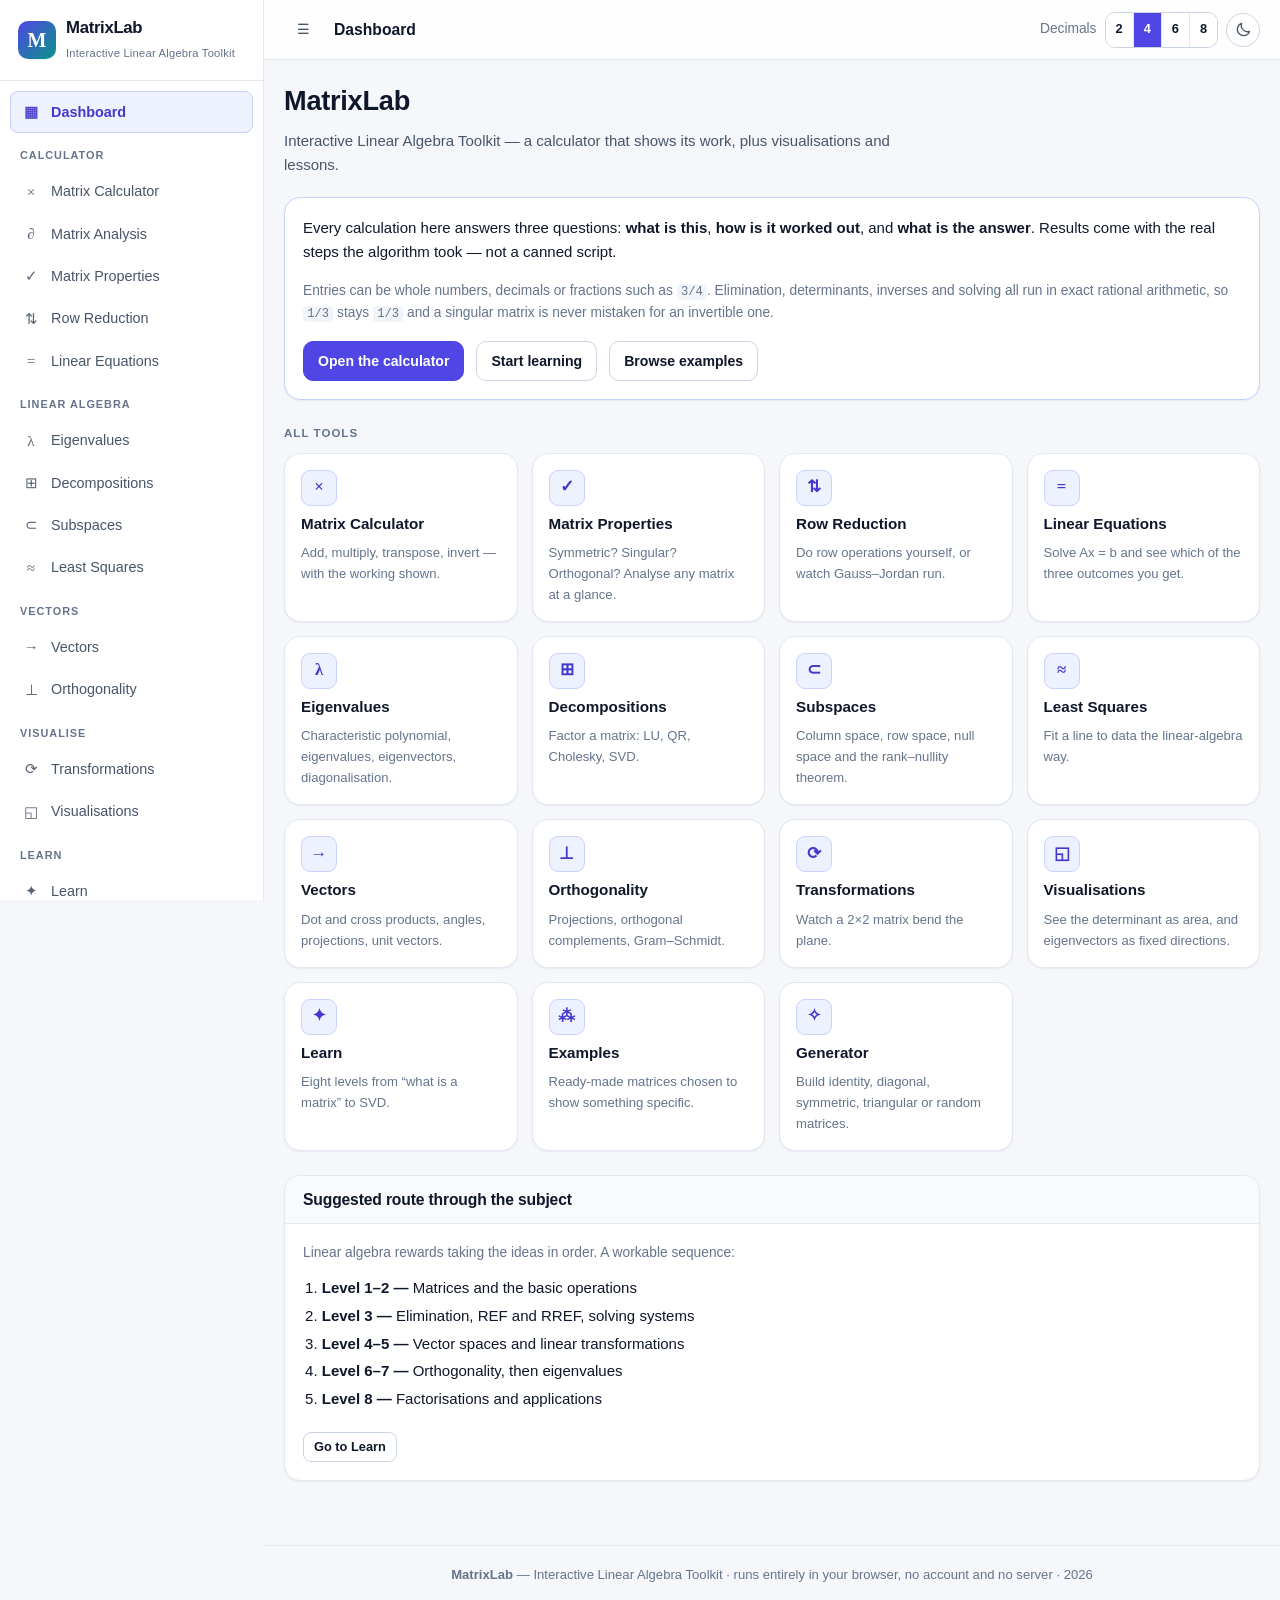
==== index.html @ fa659095 "first commit" ====
<!DOCTYPE html>
<html lang="en">
  <head>
    <meta charset="utf-8" />
    <meta name="viewport" content="width=device-width, initial-scale=1" />
    <title>MatrixLab — Interactive Linear Algebra Toolkit</title>
    <meta
      name="description"
      content="MatrixLab is a free, offline-capable linear algebra toolkit: an exact matrix calculator with step-by-step working, visualisations and lessons from basic operations to SVD."
    />
    <meta name="color-scheme" content="light dark" />
    <meta name="theme-color" content="#4f46e5" />

    <link rel="stylesheet" href="css/themes.css" />
    <link rel="stylesheet" href="css/style.css" />
    <link rel="stylesheet" href="css/components.css" />
    <link rel="stylesheet" href="css/responsive.css" />
    <link rel="icon" href="assets/favicon.svg" type="image/svg+xml" />
  </head>

  <body>
    <!-- Focus is moved by JS rather than by the fragment, because the app uses
         hash-based routing and "#view" would be read as a route. -->
    <a class="skip-link" href="#view" id="skip-link">Skip to main content</a>

    <div class="app">
      <!-- ------------------------------------------------------------ -->
      <!-- Sidebar navigation (built from the view registry in app.js)  -->
      <!-- ------------------------------------------------------------ -->
      <aside class="sidebar" id="sidebar" aria-label="Sections">
        <a class="brand" href="#/dashboard">
          <span class="brand__mark" aria-hidden="true">M</span>
          <span>
            <span class="brand__name">MatrixLab</span><br />
            <span class="brand__tag">Interactive Linear Algebra Toolkit</span>
          </span>
        </a>
        <nav class="nav" id="nav" aria-label="Main navigation"></nav>
      </aside>

      <div class="scrim" id="scrim" role="presentation"></div>

      <!-- ------------------------------------------------------------ -->
      <!-- Main column                                                  -->
      <!-- ------------------------------------------------------------ -->
      <div class="main">
        <header class="topbar">
          <button
            class="btn btn--icon btn--ghost menu-toggle"
            id="menu-toggle"
            type="button"
            aria-label="Show navigation"
            aria-expanded="false"
            aria-controls="sidebar"
          >
            ☰
          </button>
          <span class="topbar__title" id="topbar-title">Dashboard</span>
          <span class="topbar__spacer"></span>
          <div class="topbar__tools" id="topbar-tools"></div>
        </header>

        <main class="view" id="view" tabindex="-1">
          <noscript>
            <h1>MatrixLab</h1>
            <p>
              MatrixLab performs its mathematics in your browser, so JavaScript needs to be enabled. Nothing is sent to
              a server and there is nothing to install.
            </p>
          </noscript>
        </main>

        <footer class="footer">
          <p>
            <strong>MatrixLab</strong> — Interactive Linear Algebra Toolkit ·
            runs entirely in your browser, no account and no server ·
            <span id="footer-year"></span>
          </p>
        </footer>
      </div>
    </div>

    <!-- Screen-reader announcements (view changes, resizes, results). -->
    <div id="live-region" class="sr-only" role="status" aria-live="polite"></div>

    <!-- ============================================================== -->
    <!-- Core: exact arithmetic and the Matrix type                     -->
    <!-- ============================================================== -->
    <script src="js/core/errors.js"></script>
    <script src="js/core/frac.js"></script>
    <script src="js/core/num.js"></script>
    <script src="js/core/complex.js"></script>
    <script src="js/core/matrix.js"></script>
    <script src="js/core/steps.js"></script>
    <script src="js/core/store.js"></script>

    <!-- ============================================================== -->
    <!-- Mathematics (no DOM access anywhere in these files)            -->
    <!-- ============================================================== -->
    <script src="js/math/operations.js"></script>
    <script src="js/math/rowReduction.js"></script>
    <script src="js/math/determinant.js"></script>
    <script src="js/math/inverse.js"></script>
    <script src="js/math/properties.js"></script>
    <script src="js/math/equations.js"></script>
    <script src="js/math/numeric.js"></script>
    <script src="js/math/polynomial.js"></script>
    <script src="js/math/eigen.js"></script>
    <script src="js/math/subspaces.js"></script>
    <script src="js/math/vectors.js"></script>
    <script src="js/math/orthogonality.js"></script>
    <script src="js/math/leastSquares.js"></script>
    <script src="js/math/decompositions.js"></script>

    <!-- ============================================================== -->
    <!-- Content data (lessons and example matrices)                    -->
    <!-- ============================================================== -->
    <script src="js/data/examples.js"></script>
    <script src="js/data/lessons.js"></script>

    <!-- ============================================================== -->
    <!-- UI layer                                                       -->
    <!-- ============================================================== -->
    <script src="js/ui/dom.js"></script>
    <script src="js/ui/render.js"></script>
    <script src="js/ui/components.js"></script>
    <script src="js/ui/matrixInput.js"></script>
    <script src="js/ui/router.js"></script>
    <script src="js/viz/plot.js"></script>

    <!-- ============================================================== -->
    <!-- Views                                                          -->
    <!-- ============================================================== -->
    <script src="js/views/dashboard.js"></script>
    <script src="js/views/calculator.js"></script>
    <script src="js/views/analysis.js"></script>
    <script src="js/views/properties.js"></script>
    <script src="js/views/rowReduction.js"></script>
    <script src="js/views/equations.js"></script>
    <script src="js/views/eigen.js"></script>
    <script src="js/views/subspaces.js"></script>
    <script src="js/views/vectors.js"></script>
    <script src="js/views/orthogonality.js"></script>
    <script src="js/views/leastSquares.js"></script>
    <script src="js/views/decompositions.js"></script>
    <script src="js/views/transformations.js"></script>
    <script src="js/views/visualizations.js"></script>
    <script src="js/views/learn.js"></script>
    <script src="js/views/examples.js"></script>
    <script src="js/views/generator.js"></script>
    <script src="js/views/settings.js"></script>

    <script src="js/app.js"></script>
  </body>
</html>
---- css/themes.css ----
/* ==========================================================================
   MatrixLab — design tokens and theming
   --------------------------------------------------------------------------
   Light is the base palette. Dark is applied in two places so both the
   explicit toggle and the "System" setting work:
     :root[data-theme="dark"]                     → user chose Dark
     @media (prefers-color-scheme: dark) :root:not([data-theme="light"])
                                                  → user chose System, OS dark
   ========================================================================== */

:root {
  /* ---- brand ---- */
  --brand-50: #eef2ff;
  --brand-100: #e0e7ff;
  --brand-200: #c7d2fe;
  --brand-300: #a5b4fc;
  --brand-400: #818cf8;
  --brand-500: #6366f1;
  --brand-600: #4f46e5;
  --brand-700: #4338ca;
  --brand-800: #3730a3;

  --accent-500: #0d9488;
  --accent-600: #0f766e;

  /**
   * Text drawn on top of a brand-coloured fill. In dark mode --brand-600 becomes
   * a light indigo, so the text on it has to flip to dark. Keeping that decision
   * in one token avoids repeating theme overrides on every button variant.
   */
  --on-brand: #ffffff;

  /* ---- semantic colour ---- */
  --ok-bg: #ecfdf5;
  --ok-fg: #047857;
  --ok-border: #a7f3d0;
  --warn-bg: #fffbeb;
  --warn-fg: #b45309;
  --warn-border: #fde68a;
  --err-bg: #fef2f2;
  --err-fg: #b91c1c;
  --err-border: #fecaca;
  --info-bg: #eff6ff;
  --info-fg: #1d4ed8;
  --info-border: #bfdbfe;

  /* ---- surfaces ---- */
  --bg: #f6f7fb;
  --bg-elevated: #ffffff;
  --surface: #ffffff;
  --surface-2: #f8fafc;
  --surface-3: #f1f5f9;
  --sidebar-bg: #ffffff;
  --topbar-bg: rgba(255, 255, 255, 0.85);
  --overlay: rgba(15, 23, 42, 0.45);

  /* ---- text ---- */
  --text: #0f172a;
  --text-soft: #475569;
  --text-muted: #64748b;
  --text-inverse: #ffffff;

  /* ---- lines ---- */
  --border: #e2e8f0;
  --border-strong: #cbd5e1;
  --grid-line: #e9edf5;

  /* ---- interaction ---- */
  --focus-ring: 0 0 0 3px rgba(99, 102, 241, 0.45);
  --shadow-sm: 0 1px 2px rgba(15, 23, 42, 0.06);
  --shadow: 0 1px 3px rgba(15, 23, 42, 0.08), 0 6px 16px -6px rgba(15, 23, 42, 0.12);
  --shadow-lg: 0 12px 32px -8px rgba(15, 23, 42, 0.22);

  /* ---- visualisation (canvas colours read from CSS so themes stay in sync) ---- */
  --viz-bg: #ffffff;
  --viz-grid: #e6eaf2;
  --viz-grid-strong: #cfd6e4;
  --viz-axis: #94a3b8;
  --viz-shape: rgba(99, 102, 241, 0.18);
  --viz-shape-line: #4f46e5;
  --viz-original: #94a3b8;
  --viz-v1: #4f46e5;
  --viz-v2: #0d9488;
  --viz-eigen1: #db2777;
  --viz-eigen2: #ea580c;
  --viz-point: #1e293b;

  /* ---- typography ---- */
  --font-ui: -apple-system, BlinkMacSystemFont, 'Segoe UI', Roboto, 'Helvetica Neue', Arial, sans-serif;
  --font-math: 'Cambria Math', Cambria, 'Latin Modern Math', 'Times New Roman', Georgia, serif;
  --font-mono: ui-monospace, SFMono-Regular, 'SF Mono', Menlo, Consolas, 'Liberation Mono', monospace;

  /* ---- metrics ---- */
  --radius-sm: 6px;
  --radius: 10px;
  --radius-lg: 16px;
  --sidebar-w: 264px;
  --topbar-h: 60px;
  --space: 16px;
}

:root[data-theme='dark'] {
  --brand-50: #1e1b4b;
  --brand-100: #262262;
  --brand-200: #312e81;
  --brand-300: #4338ca;
  --brand-400: #6366f1;
  --brand-500: #818cf8;
  --brand-600: #a5b4fc;
  --brand-700: #c7d2fe;
  --brand-800: #e0e7ff;

  --accent-500: #2dd4bf;
  --accent-600: #5eead4;

  --on-brand: #0b1020;

  --ok-bg: #052e26;
  --ok-fg: #6ee7b7;
  --ok-border: #115e52;
  --warn-bg: #3a2c07;
  --warn-fg: #fcd34d;
  --warn-border: #78500a;
  --err-bg: #3f1212;
  --err-fg: #fca5a5;
  --err-border: #7f1d1d;
  --info-bg: #10233f;
  --info-fg: #93c5fd;
  --info-border: #1e40af;

  --bg: #0b1020;
  --bg-elevated: #121a2e;
  --surface: #121a2e;
  --surface-2: #172038;
  --surface-3: #1e2942;
  --sidebar-bg: #0e1424;
  --topbar-bg: rgba(11, 16, 32, 0.85);
  --overlay: rgba(2, 6, 23, 0.65);

  --text: #e8ecf7;
  --text-soft: #b6c0d6;
  --text-muted: #8e9ab5;
  --text-inverse: #0b1020;

  --border: #253150;
  --border-strong: #34426a;
  --grid-line: #1f2a45;

  --focus-ring: 0 0 0 3px rgba(129, 140, 248, 0.5);
  --shadow-sm: 0 1px 2px rgba(0, 0, 0, 0.4);
  --shadow: 0 1px 3px rgba(0, 0, 0, 0.5), 0 8px 20px -8px rgba(0, 0, 0, 0.6);
  --shadow-lg: 0 16px 40px -10px rgba(0, 0, 0, 0.7);

  --viz-bg: #0e1424;
  --viz-grid: #1e2a45;
  --viz-grid-strong: #2b3a5e;
  --viz-axis: #64748b;
  --viz-shape: rgba(129, 140, 248, 0.22);
  --viz-shape-line: #a5b4fc;
  --viz-original: #64748b;
  --viz-v1: #818cf8;
  --viz-v2: #2dd4bf;
  --viz-eigen1: #f472b6;
  --viz-eigen2: #fb923c;
  --viz-point: #e2e8f0;
}

@media (prefers-color-scheme: dark) {
  :root:not([data-theme='light']) {
    --brand-50: #1e1b4b;
    --brand-100: #262262;
    --brand-200: #312e81;
    --brand-300: #4338ca;
    --brand-400: #6366f1;
    --brand-500: #818cf8;
    --brand-600: #a5b4fc;
    --brand-700: #c7d2fe;
    --brand-800: #e0e7ff;

    --accent-500: #2dd4bf;
    --accent-600: #5eead4;

    --on-brand: #0b1020;

    --ok-bg: #052e26;
    --ok-fg: #6ee7b7;
    --ok-border: #115e52;
    --warn-bg: #3a2c07;
    --warn-fg: #fcd34d;
    --warn-border: #78500a;
    --err-bg: #3f1212;
    --err-fg: #fca5a5;
    --err-border: #7f1d1d;
    --info-bg: #10233f;
    --info-fg: #93c5fd;
    --info-border: #1e40af;

    --bg: #0b1020;
    --bg-elevated: #121a2e;
    --surface: #121a2e;
    --surface-2: #172038;
    --surface-3: #1e2942;
    --sidebar-bg: #0e1424;
    --topbar-bg: rgba(11, 16, 32, 0.85);
    --overlay: rgba(2, 6, 23, 0.65);

    --text: #e8ecf7;
    --text-soft: #b6c0d6;
    --text-muted: #8e9ab5;
    --text-inverse: #0b1020;

    --border: #253150;
    --border-strong: #34426a;
    --grid-line: #1f2a45;

    --focus-ring: 0 0 0 3px rgba(129, 140, 248, 0.5);
    --shadow-sm: 0 1px 2px rgba(0, 0, 0, 0.4);
    --shadow: 0 1px 3px rgba(0, 0, 0, 0.5), 0 8px 20px -8px rgba(0, 0, 0, 0.6);
    --shadow-lg: 0 16px 40px -10px rgba(0, 0, 0, 0.7);

    --viz-bg: #0e1424;
    --viz-grid: #1e2a45;
    --viz-grid-strong: #2b3a5e;
    --viz-axis: #64748b;
    --viz-shape: rgba(129, 140, 248, 0.22);
    --viz-shape-line: #a5b4fc;
    --viz-original: #64748b;
    --viz-v1: #818cf8;
    --viz-v2: #2dd4bf;
    --viz-eigen1: #f472b6;
    --viz-eigen2: #fb923c;
    --viz-point: #e2e8f0;
  }
}
---- css/style.css ----
/* ==========================================================================
   MatrixLab — base styles, layout, typography
   ========================================================================== */

*,
*::before,
*::after {
  box-sizing: border-box;
}

html {
  -webkit-text-size-adjust: 100%;
}

body {
  margin: 0;
  background: var(--bg);
  color: var(--text);
  font-family: var(--font-ui);
  font-size: 15px;
  line-height: 1.6;
  -webkit-font-smoothing: antialiased;
}

h1, h2, h3, h4 {
  margin: 0 0 0.4em;
  line-height: 1.25;
  font-weight: 650;
  letter-spacing: -0.01em;
}

h1 { font-size: 1.7rem; }
h2 { font-size: 1.25rem; }
h3 { font-size: 1.02rem; }
h4 { font-size: 0.92rem; }

p { margin: 0 0 0.85em; }
p:last-child { margin-bottom: 0; }

a {
  color: var(--brand-600);
  text-decoration: none;
}
a:hover { text-decoration: underline; }

ul, ol { margin: 0 0 0.85em; padding-left: 1.25em; }
li { margin-bottom: 0.25em; }

code, kbd {
  font-family: var(--font-mono);
  font-size: 0.88em;
  background: var(--surface-3);
  border-radius: 4px;
  padding: 0.1em 0.35em;
}

kbd {
  border: 1px solid var(--border-strong);
  box-shadow: 0 1px 0 var(--border-strong);
}

hr {
  border: 0;
  border-top: 1px solid var(--border);
  margin: 1.25rem 0;
}

/* Anything mathematical gets the math face + tabular figures. */
.math,
.matrix,
.value {
  font-family: var(--font-math);
  font-variant-numeric: tabular-nums;
}

.var { font-family: var(--font-math); font-style: italic; }

.muted { color: var(--text-muted); }
.soft { color: var(--text-soft); }
.small { font-size: 0.86rem; }
.tiny { font-size: 0.78rem; }
.strong { font-weight: 650; }
.nowrap { white-space: nowrap; }
.center { text-align: center; }
.mono { font-family: var(--font-mono); }

/* Screen-reader-only text (used for matrix descriptions and live regions). */
.sr-only {
  position: absolute;
  width: 1px;
  height: 1px;
  padding: 0;
  margin: -1px;
  overflow: hidden;
  clip: rect(0 0 0 0);
  white-space: nowrap;
  border: 0;
}

/* Keyboard users must always be able to see where they are. */
:focus-visible {
  outline: 2px solid var(--brand-500);
  outline-offset: 2px;
  border-radius: 4px;
}

.skip-link {
  position: absolute;
  left: 8px;
  top: -48px;
  z-index: 100;
  padding: 10px 16px;
  background: var(--brand-600);
  color: #fff;
  border-radius: var(--radius);
  transition: top 0.15s ease;
}
.skip-link:focus {
  top: 8px;
  text-decoration: none;
}

/* ==========================================================================
   App shell
   ========================================================================== */

.app {
  display: grid;
  grid-template-columns: var(--sidebar-w) minmax(0, 1fr);
  min-height: 100vh;
}

/* ---- sidebar ---- */

.sidebar {
  grid-column: 1;
  background: var(--sidebar-bg);
  border-right: 1px solid var(--border);
  display: flex;
  flex-direction: column;
  position: sticky;
  top: 0;
  height: 100vh;
  overflow-y: auto;
  overscroll-behavior: contain;
  z-index: 40;
}

.brand {
  display: flex;
  align-items: center;
  gap: 10px;
  padding: 16px 18px;
  border-bottom: 1px solid var(--border);
  text-decoration: none;
  color: inherit;
  position: sticky;
  top: 0;
  background: var(--sidebar-bg);
  z-index: 2;
}
.brand:hover { text-decoration: none; }

.brand__mark {
  width: 38px;
  height: 38px;
  flex: 0 0 38px;
  border-radius: 10px;
  background: linear-gradient(135deg, var(--brand-600), var(--accent-500));
  color: #fff;
  display: grid;
  place-items: center;
  font-family: var(--font-math);
  font-size: 20px;
  font-weight: 700;
  box-shadow: var(--shadow-sm);
}

.brand__name {
  font-weight: 700;
  font-size: 1.05rem;
  letter-spacing: -0.02em;
  line-height: 1.1;
}

.brand__tag {
  font-size: 0.7rem;
  color: var(--text-muted);
  letter-spacing: 0.02em;
}

.nav {
  padding: 10px 10px 24px;
  flex: 1;
}

.nav__group-label {
  padding: 14px 10px 6px;
  font-size: 0.68rem;
  font-weight: 700;
  letter-spacing: 0.09em;
  text-transform: uppercase;
  color: var(--text-muted);
}

.nav__link {
  display: flex;
  align-items: center;
  gap: 10px;
  padding: 8px 10px;
  border-radius: 8px;
  color: var(--text-soft);
  font-size: 0.9rem;
  font-weight: 500;
  text-decoration: none;
  border: 1px solid transparent;
}

.nav__link:hover {
  background: var(--surface-3);
  color: var(--text);
  text-decoration: none;
}

.nav__link[aria-current='page'] {
  background: var(--brand-50);
  color: var(--brand-700);
  border-color: var(--brand-200);
  font-weight: 620;
}

.nav__icon {
  width: 20px;
  text-align: center;
  font-family: var(--font-math);
  font-size: 0.95rem;
  opacity: 0.9;
}

/* ---- main column ---- */

.main {
  grid-column: 2;
  min-width: 0;
  display: flex;
  flex-direction: column;
}

.topbar {
  position: sticky;
  top: 0;
  z-index: 30;
  height: var(--topbar-h);
  display: flex;
  align-items: center;
  gap: 12px;
  padding: 0 20px;
  background: var(--topbar-bg);
  backdrop-filter: blur(10px);
  border-bottom: 1px solid var(--border);
}

.topbar__title {
  font-weight: 650;
  font-size: 0.98rem;
  white-space: nowrap;
  overflow: hidden;
  text-overflow: ellipsis;
}

.topbar__spacer { flex: 1; }

.topbar__tools {
  display: flex;
  align-items: center;
  gap: 8px;
}

.menu-toggle { display: none; }

.view {
  padding: 24px 20px 64px;
  width: 100%;
  max-width: 1180px;
  margin: 0 auto;
  flex: 1;
}

.view__head {
  margin-bottom: 20px;
}

.view__head h1 {
  display: flex;
  align-items: baseline;
  gap: 10px;
  flex-wrap: wrap;
}

.view__lead {
  color: var(--text-soft);
  max-width: 74ch;
  margin-bottom: 0;
}

/* ---- generic layout helpers ---- */

.stack > * + * { margin-top: 16px; }
.stack-sm > * + * { margin-top: 8px; }
.stack-lg > * + * { margin-top: 24px; }

.row {
  display: flex;
  gap: 12px;
  align-items: center;
  flex-wrap: wrap;
}

.row--tight { gap: 8px; }
.row--top { align-items: flex-start; }
.row--between { justify-content: space-between; }

.grid-2,
.grid-3,
.grid-auto {
  display: grid;
  gap: 16px;
}

.grid-2 { grid-template-columns: repeat(2, minmax(0, 1fr)); }
.grid-3 { grid-template-columns: repeat(3, minmax(0, 1fr)); }
.grid-auto { grid-template-columns: repeat(auto-fill, minmax(250px, 1fr)); }

.footer {
  border-top: 1px solid var(--border);
  padding: 18px 20px 28px;
  color: var(--text-muted);
  font-size: 0.82rem;
  text-align: center;
}

/* Off-canvas backdrop, only used on small screens. */
.scrim {
  position: fixed;
  inset: 0;
  background: var(--overlay);
  z-index: 35;
  display: none;
}
.scrim.is-open { display: block; }

@media (prefers-reduced-motion: reduce) {
  * {
    animation-duration: 0.001ms !important;
    transition-duration: 0.001ms !important;
  }
}
---- css/components.css ----
/* ==========================================================================
   MatrixLab — components
   Cards, controls, matrix rendering, matrix input, steps, results, tiles.
   ========================================================================== */

/* --------------------------------------------------------------------------
   Cards
   -------------------------------------------------------------------------- */

.card {
  background: var(--surface);
  border: 1px solid var(--border);
  border-radius: var(--radius-lg);
  box-shadow: var(--shadow-sm);
  overflow: hidden;
}

.card__head {
  display: flex;
  align-items: center;
  gap: 10px;
  padding: 14px 18px;
  border-bottom: 1px solid var(--border);
  background: var(--surface-2);
  flex-wrap: wrap;
}

.card__head h2,
.card__head h3 {
  margin: 0;
  font-size: 0.98rem;
}

.card__head .row { margin-left: auto; }

.card__body { padding: 18px; }
.card__body--tight { padding: 12px; }

.card__foot {
  padding: 12px 18px;
  border-top: 1px solid var(--border);
  background: var(--surface-2);
}

.card--accent { border-color: var(--brand-200); }
.card--flat { box-shadow: none; }

.section-title {
  display: flex;
  align-items: center;
  gap: 8px;
  font-size: 0.72rem;
  font-weight: 700;
  letter-spacing: 0.09em;
  text-transform: uppercase;
  color: var(--text-muted);
  margin-bottom: 10px;
}

/* --------------------------------------------------------------------------
   Buttons
   -------------------------------------------------------------------------- */

.btn {
  display: inline-flex;
  align-items: center;
  justify-content: center;
  gap: 7px;
  padding: 8px 14px;
  min-height: 38px;
  font: inherit;
  font-size: 0.88rem;
  font-weight: 560;
  color: var(--text);
  background: var(--surface);
  border: 1px solid var(--border-strong);
  border-radius: var(--radius);
  cursor: pointer;
  white-space: nowrap;
  transition: background 0.12s ease, border-color 0.12s ease, color 0.12s ease;
}

.btn:hover { background: var(--surface-3); }
.btn:active { transform: translateY(1px); }

.btn:disabled,
.btn[aria-disabled='true'] {
  opacity: 0.55;
  cursor: not-allowed;
}
.btn:disabled:hover { background: var(--surface); }

.btn--primary {
  background: var(--brand-600);
  border-color: var(--brand-600);
  color: var(--on-brand);
}
.btn--primary:hover { background: var(--brand-700); border-color: var(--brand-700); }

.btn--ghost {
  background: transparent;
  border-color: transparent;
  color: var(--text-soft);
}
.btn--ghost:hover { background: var(--surface-3); color: var(--text); }

.btn--sm {
  padding: 4px 10px;
  min-height: 30px;
  font-size: 0.8rem;
  border-radius: 8px;
}

.btn--icon {
  padding: 0;
  width: 38px;
  min-height: 38px;
  flex: 0 0 38px;
}

.btn--block { width: 100%; }

.btn-group {
  display: inline-flex;
  border: 1px solid var(--border-strong);
  border-radius: var(--radius);
  overflow: hidden;
  background: var(--surface);
}

.btn-group .btn {
  border: 0;
  border-radius: 0;
  border-right: 1px solid var(--border);
  min-height: 34px;
}
.btn-group .btn:last-child { border-right: 0; }

.btn-group .btn[aria-pressed='true'],
.btn-group .btn.is-active {
  background: var(--brand-600);
  color: var(--on-brand);
}

/* --------------------------------------------------------------------------
   Theme button

   One round button that flips between light and dark. It shows the theme you
   would get by pressing it; the wording lives in title/aria-label, since an
   icon alone cannot say whether it means "current" or "target".
   -------------------------------------------------------------------------- */

.theme-btn {
  display: inline-grid;
  place-items: center;
  width: 34px;
  height: 34px;
  padding: 0;
  border: 1px solid var(--border-strong);
  border-radius: 999px;
  background: var(--surface);
  color: var(--text-soft);
  cursor: pointer;
  transition: background 140ms ease, color 140ms ease, border-color 140ms ease;
}

.theme-btn:hover {
  background: var(--surface-2);
  border-color: var(--brand-300);
  color: var(--brand-700);
}

.theme-btn:active { transform: translateY(1px); }

.theme-btn:focus-visible {
  outline: none;
  box-shadow: var(--focus-ring);
}

/* The icon is the whole control, so it must never shrink or shift. */
.theme-btn__icon {
  display: block;
  animation: theme-icon-in 220ms cubic-bezier(0.2, 0.8, 0.3, 1);
}

@keyframes theme-icon-in {
  from { opacity: 0; transform: rotate(-35deg) scale(0.7); }
  to { opacity: 1; transform: none; }
}

@media (prefers-reduced-motion: reduce) {
  .theme-btn { transition: none; }
  .theme-btn__icon { animation: none; }
}

/* --------------------------------------------------------------------------
   Form controls
   -------------------------------------------------------------------------- */

.field {
  display: flex;
  flex-direction: column;
  gap: 5px;
  min-width: 0;
}

.field--inline {
  flex-direction: row;
  align-items: center;
  gap: 8px;
}

.label {
  font-size: 0.78rem;
  font-weight: 620;
  color: var(--text-soft);
  letter-spacing: 0.01em;
}

.input,
.select,
textarea.input {
  font: inherit;
  font-size: 0.9rem;
  color: var(--text);
  background: var(--surface);
  border: 1px solid var(--border-strong);
  border-radius: var(--radius);
  padding: 8px 10px;
  min-height: 38px;
  min-width: 0;
  width: 100%;
}

.select {
  cursor: pointer;
  padding-right: 28px;
  appearance: none;
  background-image: linear-gradient(45deg, transparent 50%, var(--text-muted) 50%),
    linear-gradient(135deg, var(--text-muted) 50%, transparent 50%);
  background-position: calc(100% - 15px) 17px, calc(100% - 10px) 17px;
  background-size: 5px 5px, 5px 5px;
  background-repeat: no-repeat;
}

.input:focus,
.select:focus {
  outline: none;
  border-color: var(--brand-500);
  box-shadow: var(--focus-ring);
}

.input--num { max-width: 92px; text-align: center; font-variant-numeric: tabular-nums; }
.input--sm { min-height: 30px; padding: 3px 8px; font-size: 0.84rem; }

textarea.input {
  min-height: 90px;
  font-family: var(--font-mono);
  font-size: 0.84rem;
  line-height: 1.5;
  resize: vertical;
}

.range {
  width: 100%;
  accent-color: var(--brand-600);
}

.checkbox {
  display: inline-flex;
  align-items: center;
  gap: 8px;
  font-size: 0.86rem;
  cursor: pointer;
}
.checkbox input { accent-color: var(--brand-600); width: 16px; height: 16px; }

/* Stepper used for matrix dimensions. */
.stepper {
  display: inline-flex;
  align-items: center;
  border: 1px solid var(--border-strong);
  border-radius: var(--radius);
  overflow: hidden;
  background: var(--surface);
}

.stepper button {
  width: 30px;
  min-height: 32px;
  border: 0;
  background: transparent;
  color: var(--text-soft);
  font-size: 1rem;
  line-height: 1;
  cursor: pointer;
}
.stepper button:hover { background: var(--surface-3); color: var(--text); }
.stepper button:disabled { opacity: 0.4; cursor: not-allowed; }

.stepper output {
  min-width: 30px;
  text-align: center;
  font-variant-numeric: tabular-nums;
  font-weight: 620;
  font-size: 0.9rem;
  border-left: 1px solid var(--border);
  border-right: 1px solid var(--border);
  padding: 0 4px;
  line-height: 32px;
}

/* --------------------------------------------------------------------------
   Matrix display
   -------------------------------------------------------------------------- */

.matrix-figure {
  display: inline-flex;
  flex-direction: column;
  align-items: center;
  gap: 6px;
  margin: 0;
  max-width: 100%;
  vertical-align: middle;
}

.matrix-figure__label {
  font-family: var(--font-math);
  font-size: 0.95rem;
  color: var(--text-soft);
  white-space: nowrap;
}

.matrix-figure__caption {
  font-size: 0.76rem;
  color: var(--text-muted);
  text-align: center;
  max-width: 30ch;
}

.matrix-row {
  display: flex;
  align-items: center;
  gap: 14px;
  flex-wrap: wrap;
}

.matrix-row__op {
  font-family: var(--font-math);
  font-size: 1.3rem;
  color: var(--text-soft);
}

/* The bracket pieces are real elements so they scale with the grid height. */
.matrix {
  display: inline-flex;
  align-items: stretch;
  gap: 2px;
  max-width: 100%;
  background: var(--surface);
  padding: 2px;
  border-radius: 4px;
}

.matrix__br {
  width: 9px;
  flex: 0 0 9px;
  border-top: 2px solid var(--text-soft);
  border-bottom: 2px solid var(--text-soft);
}
.matrix__br--l { border-left: 2px solid var(--text-soft); border-radius: 3px 0 0 3px; }
.matrix__br--r { border-right: 2px solid var(--text-soft); border-radius: 0 3px 3px 0; }

.matrix__grid {
  display: grid;
  gap: 2px 4px;
  padding: 6px 4px;
  overflow-x: auto;
}

.matrix__cell {
  min-width: 2.4em;
  padding: 3px 8px;
  text-align: center;
  font-size: 0.98rem;
  border-radius: 5px;
  display: flex;
  align-items: center;
  justify-content: center;
}

.matrix__cell.is-zero { color: var(--text-muted); }

.matrix__cell.is-pivot {
  background: var(--ok-bg);
  color: var(--ok-fg);
  font-weight: 700;
  outline: 1px solid var(--ok-border);
}

.matrix__cell.is-hl {
  background: var(--brand-50);
  color: var(--brand-700);
  font-weight: 650;
  outline: 1px solid var(--brand-200);
}

.matrix__cell.is-dim { opacity: 0.4; }

.matrix__cell.is-changed {
  background: var(--warn-bg);
  color: var(--warn-fg);
  outline: 1px solid var(--warn-border);
}

/* Vertical rule inside an augmented matrix. */
.matrix--augmented .matrix__cell.is-divider {
  border-left: 2px dashed var(--border-strong);
  margin-left: 4px;
  padding-left: 12px;
  border-radius: 0 5px 5px 0;
}

.matrix--compact .matrix__cell { font-size: 0.86rem; padding: 2px 5px; min-width: 2em; }

/* Stacked fractions inside cells and inline text. */
.frac {
  display: inline-flex;
  align-items: center;
  gap: 2px;
  line-height: 1.05;
}

.frac__sign { margin-right: 1px; }

.frac__stack {
  display: inline-flex;
  flex-direction: column;
  align-items: center;
  font-size: 0.78em;
}

.frac__n { padding: 0 2px; }
.frac__d {
  padding: 0 2px;
  border-top: 1.4px solid currentColor;
  margin-top: 1px;
}

/* --------------------------------------------------------------------------
   Values, formulas, results
   -------------------------------------------------------------------------- */

.value {
  font-size: 1rem;
  font-weight: 600;
}

.value--big {
  font-size: 1.9rem;
  font-weight: 650;
  line-height: 1.2;
}

.formula {
  font-family: var(--font-math);
  font-size: 1rem;
  background: var(--surface-2);
  border: 1px solid var(--border);
  border-left: 3px solid var(--brand-400);
  border-radius: 0 var(--radius) var(--radius) 0;
  padding: 9px 14px;
  overflow-x: auto;
  white-space: nowrap;
}

.formula--block {
  white-space: normal;
  text-align: center;
  border-left-width: 1px;
  border-radius: var(--radius);
}

.result-hero {
  display: flex;
  align-items: center;
  gap: 18px;
  flex-wrap: wrap;
  padding: 16px 18px;
  border-radius: var(--radius-lg);
  background: linear-gradient(135deg, var(--brand-50), var(--surface-2));
  border: 1px solid var(--brand-200);
}

.result-hero__label {
  font-size: 0.72rem;
  font-weight: 700;
  letter-spacing: 0.09em;
  text-transform: uppercase;
  color: var(--brand-700);
}

/* --------------------------------------------------------------------------
   Matrix input engine
   -------------------------------------------------------------------------- */

.minput {
  border: 1px solid var(--border);
  border-radius: var(--radius-lg);
  background: var(--surface);
  overflow: hidden;
}

.minput__head {
  display: flex;
  align-items: center;
  gap: 10px;
  flex-wrap: wrap;
  padding: 10px 12px;
  border-bottom: 1px solid var(--border);
  background: var(--surface-2);
}

.minput__name {
  font-family: var(--font-math);
  font-size: 1.05rem;
  font-weight: 700;
  color: var(--brand-700);
}

.minput__dims {
  font-size: 0.76rem;
  color: var(--text-muted);
  font-variant-numeric: tabular-nums;
}

.minput__sizing {
  display: flex;
  align-items: center;
  gap: 6px;
  margin-left: auto;
  font-size: 0.76rem;
  color: var(--text-muted);
}

.minput__body {
  padding: 14px 12px;
  overflow-x: auto;
}

.minput__brackets {
  display: inline-flex;
  align-items: stretch;
  gap: 3px;
  min-width: min-content;
}

.minput__brackets .matrix__br { border-color: var(--border-strong); }

.minput__grid {
  display: grid;
  gap: 6px;
  padding: 4px;
}

.cell-input {
  font-family: var(--font-math);
  font-variant-numeric: tabular-nums;
  font-size: 0.95rem;
  text-align: center;
  width: 4.2em;
  min-width: 3.4em;
  padding: 6px 4px;
  min-height: 36px;
  color: var(--text);
  background: var(--surface-2);
  border: 1px solid var(--border);
  border-radius: 7px;
}

.cell-input:hover { border-color: var(--border-strong); }

.cell-input:focus {
  outline: none;
  background: var(--surface);
  border-color: var(--brand-500);
  box-shadow: var(--focus-ring);
}

.cell-input.is-invalid {
  border-color: var(--err-fg);
  background: var(--err-bg);
  color: var(--err-fg);
}

.minput__tools {
  display: flex;
  gap: 6px;
  flex-wrap: wrap;
  padding: 10px 12px;
  border-top: 1px solid var(--border);
  background: var(--surface-2);
}

.minput__hint {
  padding: 0 12px 10px;
  font-size: 0.76rem;
  color: var(--text-muted);
  background: var(--surface-2);
}

/* --------------------------------------------------------------------------
   Steps
   -------------------------------------------------------------------------- */

.steps {
  list-style: none;
  margin: 0;
  padding: 0;
  counter-reset: step;
}

.step {
  position: relative;
  padding: 0 0 18px 26px;
  border-left: 2px solid var(--border);
  margin-left: 6px;
}

.step:last-child { border-left-color: transparent; padding-bottom: 0; }

.step::before {
  content: '';
  position: absolute;
  left: -7px;
  top: 5px;
  width: 12px;
  height: 12px;
  border-radius: 50%;
  background: var(--surface);
  border: 2px solid var(--brand-400);
}

.step--result::before { background: var(--brand-600); border-color: var(--brand-600); }
.step--warn::before { border-color: var(--warn-fg); }

.step__head {
  font-weight: 650;
  font-size: 0.9rem;
  margin-bottom: 4px;
  color: var(--text);
}

.step__text {
  font-size: 0.88rem;
  color: var(--text-soft);
  margin-bottom: 8px;
  max-width: 78ch;
}

.step__math {
  font-family: var(--font-math);
  font-size: 0.95rem;
  color: var(--brand-700);
  background: var(--brand-50);
  border-radius: 7px;
  padding: 6px 10px;
  display: inline-block;
  margin-bottom: 8px;
  overflow-x: auto;
  max-width: 100%;
}

.step__list {
  margin: 0 0 8px;
  padding-left: 0;
  list-style: none;
  font-family: var(--font-math);
  font-size: 0.9rem;
}

.step__list li {
  padding: 2px 0;
  color: var(--text-soft);
  overflow-x: auto;
  white-space: nowrap;
}

.step__note {
  font-size: 0.78rem;
  color: var(--text-muted);
  font-style: italic;
}

.step__matrices {
  display: flex;
  gap: 18px;
  flex-wrap: wrap;
  align-items: flex-start;
  margin-bottom: 6px;
}

/* --------------------------------------------------------------------------
   Alerts, badges, chips
   -------------------------------------------------------------------------- */

.alert {
  display: flex;
  gap: 10px;
  align-items: flex-start;
  padding: 11px 14px;
  border-radius: var(--radius);
  border: 1px solid var(--info-border);
  background: var(--info-bg);
  color: var(--info-fg);
  font-size: 0.88rem;
}

.alert__icon { flex: 0 0 auto; font-size: 1rem; line-height: 1.4; }
.alert__body { min-width: 0; }
.alert strong { font-weight: 680; }

.alert--error { border-color: var(--err-border); background: var(--err-bg); color: var(--err-fg); }
.alert--warn { border-color: var(--warn-border); background: var(--warn-bg); color: var(--warn-fg); }
.alert--ok { border-color: var(--ok-border); background: var(--ok-bg); color: var(--ok-fg); }

.badge {
  display: inline-flex;
  align-items: center;
  gap: 5px;
  padding: 2px 9px;
  border-radius: 999px;
  font-size: 0.74rem;
  font-weight: 650;
  background: var(--surface-3);
  color: var(--text-soft);
  border: 1px solid var(--border);
  white-space: nowrap;
}

.badge--ok { background: var(--ok-bg); color: var(--ok-fg); border-color: var(--ok-border); }
.badge--no { background: var(--surface-3); color: var(--text-muted); }
.badge--warn { background: var(--warn-bg); color: var(--warn-fg); border-color: var(--warn-border); }
.badge--err { background: var(--err-bg); color: var(--err-fg); border-color: var(--err-border); }
.badge--brand { background: var(--brand-50); color: var(--brand-700); border-color: var(--brand-200); }

.chip {
  display: inline-flex;
  align-items: center;
  gap: 6px;
  padding: 5px 11px;
  border-radius: 999px;
  border: 1px solid var(--border-strong);
  background: var(--surface);
  font-size: 0.82rem;
  cursor: pointer;
  color: var(--text-soft);
}
.chip:hover { background: var(--surface-3); color: var(--text); }
.chip[aria-pressed='true'] {
  background: var(--brand-50);
  border-color: var(--brand-300);
  color: var(--brand-700);
  font-weight: 620;
}

/* --------------------------------------------------------------------------
   Tabs
   -------------------------------------------------------------------------- */

.tabs {
  display: flex;
  gap: 3px;
  overflow-x: auto;
  border-bottom: 1px solid var(--border);
  padding: 0 4px;
  background: var(--surface-2);
  scrollbar-width: thin;
}

.tab {
  appearance: none;
  border: 0;
  background: transparent;
  font: inherit;
  font-size: 0.86rem;
  font-weight: 560;
  color: var(--text-muted);
  padding: 11px 13px;
  cursor: pointer;
  border-bottom: 2px solid transparent;
  white-space: nowrap;
}

.tab:hover { color: var(--text); }

.tab[aria-selected='true'] {
  color: var(--brand-700);
  border-bottom-color: var(--brand-600);
  font-weight: 650;
}

.tabpanel { padding: 18px; }
.tabpanel[hidden] { display: none; }

/* --------------------------------------------------------------------------
   Property analyser & key/value readouts
   -------------------------------------------------------------------------- */

.prop-grid {
  display: grid;
  grid-template-columns: repeat(auto-fill, minmax(190px, 1fr));
  gap: 8px;
}

.prop {
  display: flex;
  align-items: center;
  gap: 9px;
  padding: 9px 11px;
  border: 1px solid var(--border);
  border-radius: var(--radius);
  background: var(--surface-2);
  font-size: 0.86rem;
}

.prop__mark {
  flex: 0 0 22px;
  width: 22px;
  height: 22px;
  border-radius: 50%;
  display: grid;
  place-items: center;
  font-size: 0.78rem;
  font-weight: 700;
  background: var(--surface-3);
  color: var(--text-muted);
}

.prop.is-yes { border-color: var(--ok-border); background: var(--ok-bg); }
.prop.is-yes .prop__mark { background: var(--ok-fg); color: var(--surface); }
.prop.is-yes .prop__name { color: var(--ok-fg); font-weight: 620; }

.prop__name { min-width: 0; }
.prop__why { display: block; font-size: 0.72rem; color: var(--text-muted); }

.kpis {
  display: grid;
  grid-template-columns: repeat(auto-fill, minmax(140px, 1fr));
  gap: 10px;
}

.kpi {
  padding: 12px 14px;
  border: 1px solid var(--border);
  border-radius: var(--radius);
  background: var(--surface-2);
}

.kpi__label {
  font-size: 0.7rem;
  font-weight: 700;
  letter-spacing: 0.07em;
  text-transform: uppercase;
  color: var(--text-muted);
  margin-bottom: 3px;
}

.kpi__value {
  font-family: var(--font-math);
  font-size: 1.35rem;
  font-weight: 650;
  font-variant-numeric: tabular-nums;
  line-height: 1.2;
  overflow-wrap: anywhere;
}

.kpi__note { font-size: 0.72rem; color: var(--text-muted); }

.readout {
  display: grid;
  grid-template-columns: max-content 1fr;
  gap: 4px 14px;
  font-size: 0.88rem;
}
.readout dt { color: var(--text-muted); }
.readout dd { margin: 0; font-family: var(--font-math); font-variant-numeric: tabular-nums; }

/* --------------------------------------------------------------------------
   Tables
   -------------------------------------------------------------------------- */

.table-wrap { overflow-x: auto; }

.table {
  width: 100%;
  border-collapse: collapse;
  font-size: 0.88rem;
}

.table th,
.table td {
  text-align: left;
  padding: 8px 12px;
  border-bottom: 1px solid var(--border);
  vertical-align: middle;
}

.table th {
  font-size: 0.72rem;
  text-transform: uppercase;
  letter-spacing: 0.07em;
  color: var(--text-muted);
  background: var(--surface-2);
  white-space: nowrap;
}

.table tbody tr:hover { background: var(--surface-2); }
.table td.num { font-family: var(--font-math); font-variant-numeric: tabular-nums; }

/* --------------------------------------------------------------------------
   Dashboard tiles & example cards
   -------------------------------------------------------------------------- */

.tiles {
  display: grid;
  grid-template-columns: repeat(auto-fill, minmax(232px, 1fr));
  gap: 14px;
}

.tile {
  display: flex;
  flex-direction: column;
  gap: 6px;
  padding: 16px;
  border: 1px solid var(--border);
  border-radius: var(--radius-lg);
  background: var(--surface);
  color: inherit;
  text-decoration: none;
  box-shadow: var(--shadow-sm);
  transition: border-color 0.12s ease, transform 0.12s ease, box-shadow 0.12s ease;
}

.tile:hover {
  text-decoration: none;
  border-color: var(--brand-300);
  transform: translateY(-2px);
  box-shadow: var(--shadow);
}

.tile__icon {
  width: 36px;
  height: 36px;
  border-radius: 9px;
  display: grid;
  place-items: center;
  background: var(--brand-50);
  color: var(--brand-700);
  font-family: var(--font-math);
  font-size: 1.05rem;
  font-weight: 700;
  border: 1px solid var(--brand-200);
}

.tile__title { font-weight: 650; font-size: 0.95rem; }
.tile__desc { font-size: 0.82rem; color: var(--text-muted); }

.example-card {
  display: flex;
  flex-direction: column;
  gap: 10px;
  padding: 14px;
  border: 1px solid var(--border);
  border-radius: var(--radius-lg);
  background: var(--surface);
}

.example-card__top { display: flex; align-items: flex-start; gap: 8px; justify-content: space-between; }
.example-card__name { font-weight: 650; font-size: 0.92rem; }
.example-card__desc { font-size: 0.8rem; color: var(--text-muted); }
.example-card__preview { display: flex; justify-content: center; padding: 4px 0; }

/* --------------------------------------------------------------------------
   Visualisation panels
   -------------------------------------------------------------------------- */

.viz {
  border: 1px solid var(--border);
  border-radius: var(--radius-lg);
  background: var(--viz-bg);
  overflow: hidden;
}

.viz__canvas {
  display: block;
  width: 100%;
  height: auto;
  touch-action: none;
}

.viz__foot {
  display: flex;
  gap: 14px;
  flex-wrap: wrap;
  padding: 10px 14px;
  border-top: 1px solid var(--border);
  background: var(--surface-2);
  font-size: 0.78rem;
  color: var(--text-soft);
}

.legend { display: flex; align-items: center; gap: 6px; }

.legend__swatch {
  width: 14px;
  height: 3px;
  border-radius: 2px;
  background: var(--brand-600);
  flex: 0 0 14px;
}
.legend__swatch--box { height: 12px; border-radius: 3px; }

/* --------------------------------------------------------------------------
   Learning mode
   -------------------------------------------------------------------------- */

.levels { display: grid; gap: 12px; }

.level {
  border: 1px solid var(--border);
  border-radius: var(--radius-lg);
  background: var(--surface);
  overflow: hidden;
}

.level__head {
  display: flex;
  align-items: center;
  gap: 12px;
  padding: 13px 16px;
  background: var(--surface-2);
  border-bottom: 1px solid var(--border);
}

.level__num {
  width: 30px;
  height: 30px;
  flex: 0 0 30px;
  border-radius: 8px;
  display: grid;
  place-items: center;
  background: var(--brand-600);
  color: var(--on-brand);
  font-weight: 700;
  font-size: 0.85rem;
}

.level__title { font-weight: 650; font-size: 0.96rem; }
.level__sub { font-size: 0.78rem; color: var(--text-muted); }

.topic-list { list-style: none; margin: 0; padding: 8px; display: grid; gap: 4px; }

.topic {
  display: flex;
  align-items: center;
  gap: 10px;
  width: 100%;
  text-align: left;
  padding: 9px 12px;
  border: 1px solid transparent;
  border-radius: var(--radius);
  background: transparent;
  font: inherit;
  font-size: 0.88rem;
  color: var(--text-soft);
  cursor: pointer;
}
.topic:hover { background: var(--surface-2); border-color: var(--border); color: var(--text); }
.topic[aria-current='true'] { background: var(--brand-50); border-color: var(--brand-200); color: var(--brand-700); font-weight: 620; }

.topic__dot {
  width: 7px;
  height: 7px;
  flex: 0 0 7px;
  border-radius: 50%;
  background: var(--border-strong);
}
.topic[aria-current='true'] .topic__dot { background: var(--brand-600); }

.lesson { max-width: 74ch; }
.lesson h3 { margin-top: 1.5em; }
.lesson h3:first-child { margin-top: 0; }
.lesson p, .lesson li { color: var(--text-soft); }
.lesson strong { color: var(--text); }

.callout {
  border: 1px solid var(--border);
  border-left: 3px solid var(--accent-500);
  border-radius: 0 var(--radius) var(--radius) 0;
  background: var(--surface-2);
  padding: 12px 14px;
  margin: 14px 0;
  font-size: 0.88rem;
}

.callout__title {
  font-size: 0.72rem;
  font-weight: 700;
  letter-spacing: 0.08em;
  text-transform: uppercase;
  color: var(--accent-600);
  margin-bottom: 4px;
}

.callout--try { border-left-color: var(--brand-500); }
.callout--try .callout__title { color: var(--brand-700); }

/* --------------------------------------------------------------------------
   Misc
   -------------------------------------------------------------------------- */

.empty {
  padding: 30px 18px;
  text-align: center;
  color: var(--text-muted);
  font-size: 0.88rem;
  border: 1px dashed var(--border-strong);
  border-radius: var(--radius-lg);
  background: var(--surface-2);
}

.divider-label {
  display: flex;
  align-items: center;
  gap: 10px;
  color: var(--text-muted);
  font-size: 0.74rem;
  text-transform: uppercase;
  letter-spacing: 0.08em;
  font-weight: 700;
}
.divider-label::after {
  content: '';
  flex: 1;
  height: 1px;
  background: var(--border);
}

.op-picker {
  display: flex;
  gap: 6px;
  flex-wrap: wrap;
}

details.disclosure {
  border: 1px solid var(--border);
  border-radius: var(--radius);
  background: var(--surface-2);
  overflow: hidden;
}
details.disclosure > summary {
  padding: 10px 14px;
  cursor: pointer;
  font-size: 0.88rem;
  font-weight: 600;
  color: var(--text-soft);
}
details.disclosure > summary:hover { background: var(--surface-3); }
details.disclosure > .disclosure__body { padding: 14px; border-top: 1px solid var(--border); background: var(--surface); }

.scroll-x { overflow-x: auto; }

.pill-list { display: flex; flex-wrap: wrap; gap: 6px; }

.vector-list { display: flex; gap: 14px; flex-wrap: wrap; align-items: flex-start; }
---- css/responsive.css ----
/* ==========================================================================
   MatrixLab — responsive rules
   Matrix grids are always allowed to scroll inside their own container so a
   wide matrix can never push the page sideways on a phone.
   ========================================================================== */

@media (max-width: 1100px) {
  .grid-3 { grid-template-columns: repeat(2, minmax(0, 1fr)); }
}

@media (max-width: 900px) {
  :root { --sidebar-w: 250px; }

  .app { grid-template-columns: minmax(0, 1fr); }

  /* Sidebar becomes an off-canvas drawer. */
  .sidebar {
    position: fixed;
    inset: 0 auto 0 0;
    width: var(--sidebar-w);
    transform: translateX(-102%);
    transition: transform 0.18s ease;
    box-shadow: var(--shadow-lg);
  }
  .sidebar.is-open { transform: translateX(0); }

  .main { grid-column: 1; }

  .menu-toggle { display: inline-flex; }

  .grid-2,
  .grid-3 { grid-template-columns: minmax(0, 1fr); }

  .view { padding: 18px 14px 56px; }
}

@media (max-width: 640px) {
  body { font-size: 14.5px; }

  h1 { font-size: 1.4rem; }

  .topbar { padding: 0 12px; gap: 8px; }
  .topbar__title { font-size: 0.9rem; }

  /* Keep the essential controls, hide the wordier ones. */
  .topbar .hide-sm { display: none; }

  .card__head { padding: 12px 14px; }
  .card__body { padding: 14px; }
  .tabpanel { padding: 14px; }

  .kpis { grid-template-columns: repeat(auto-fill, minmax(120px, 1fr)); }
  .prop-grid { grid-template-columns: repeat(auto-fill, minmax(160px, 1fr)); }
  .tiles { grid-template-columns: repeat(auto-fill, minmax(100%, 1fr)); }

  .cell-input { width: 3.6em; min-width: 3em; font-size: 0.9rem; }

  .matrix__cell { font-size: 0.9rem; padding: 2px 5px; min-width: 2em; }

  .value--big { font-size: 1.5rem; }

  .step { padding-left: 18px; }

  .minput__sizing { margin-left: 0; width: 100%; }

  .btn { padding: 8px 12px; }
  .btn--block-sm { width: 100%; }
}

@media (max-width: 420px) {
  .matrix-row { gap: 8px; }
  .minput__tools { gap: 4px; }
  .minput__tools .btn { font-size: 0.76rem; padding: 4px 8px; }
}

/* Wide screens: give the reading column a comfortable ceiling. */
@media (min-width: 1500px) {
  .view { max-width: 1280px; }
}

@media print {
  .sidebar,
  .topbar,
  .minput__tools,
  .footer,
  .scrim { display: none !important; }

  .app { grid-template-columns: 1fr; }
  .view { max-width: none; padding: 0; }
  .card { break-inside: avoid; box-shadow: none; }
  body { background: #fff; color: #000; }
}
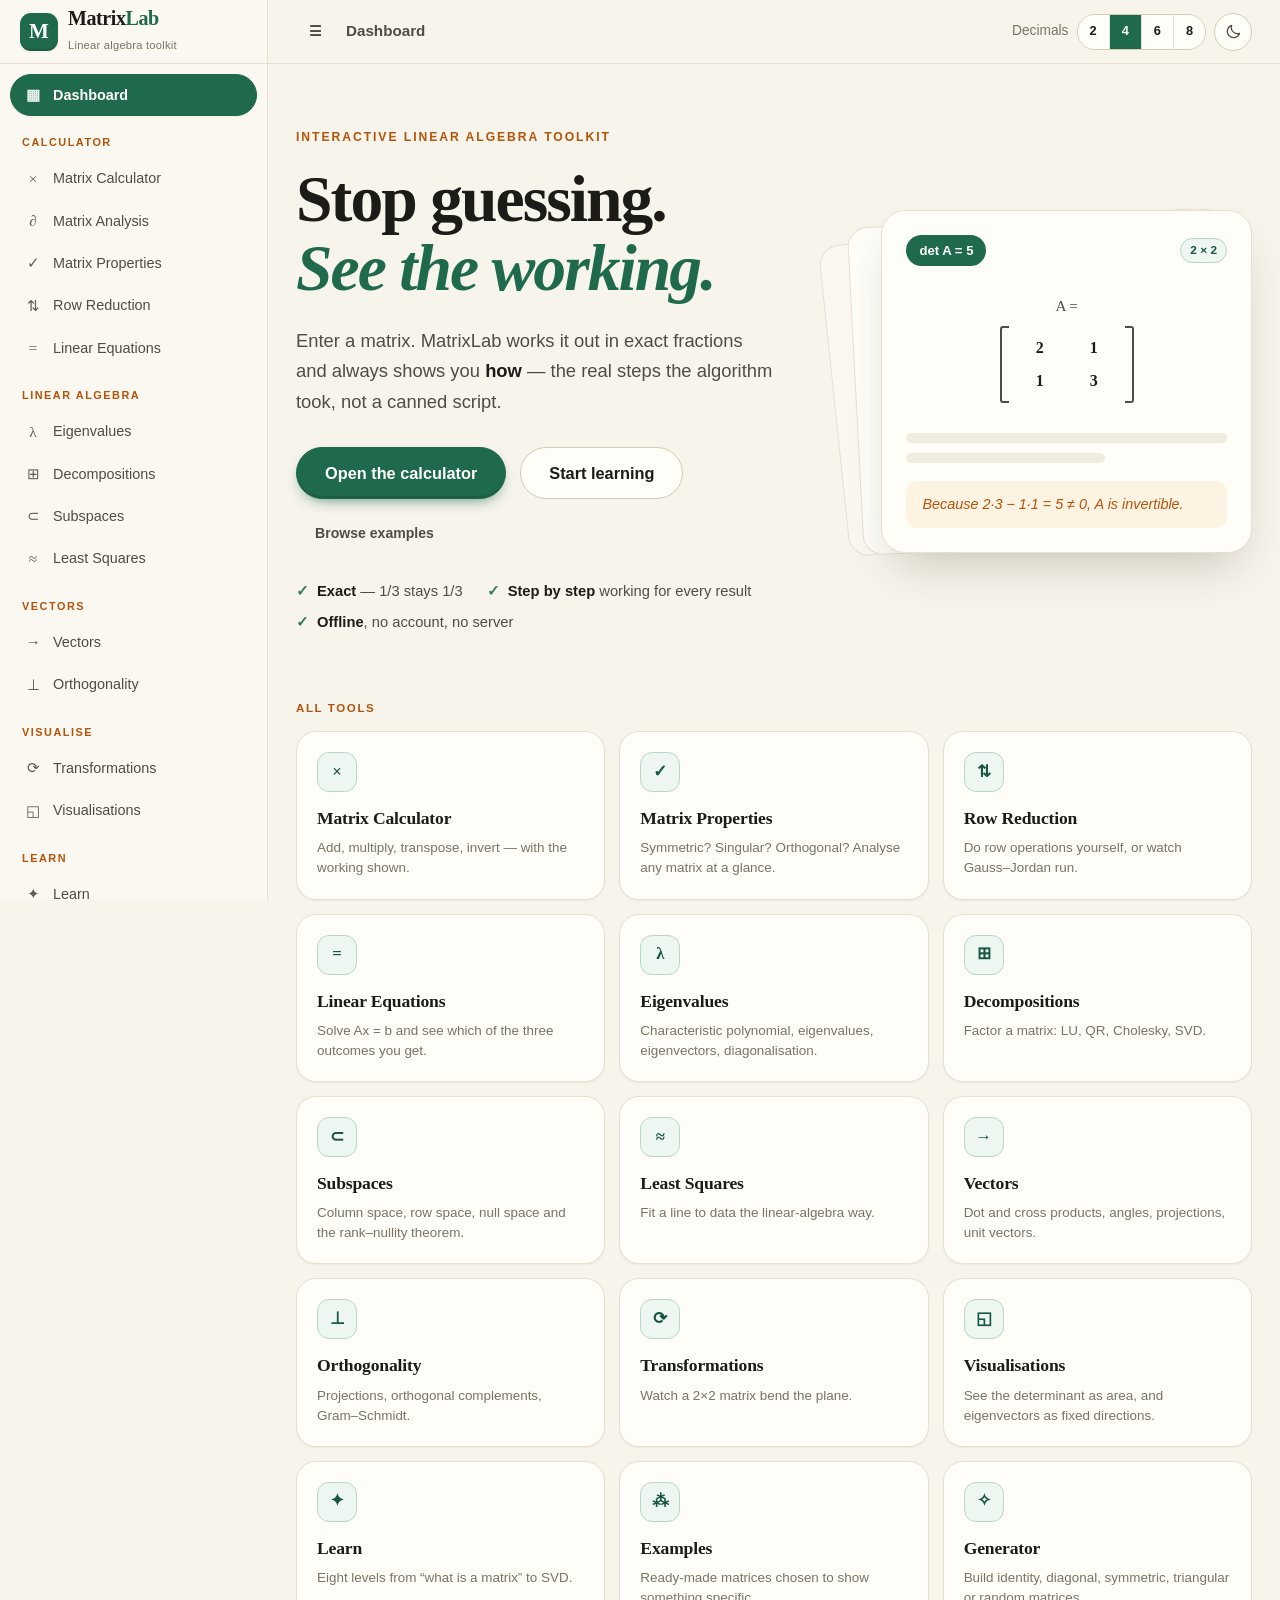
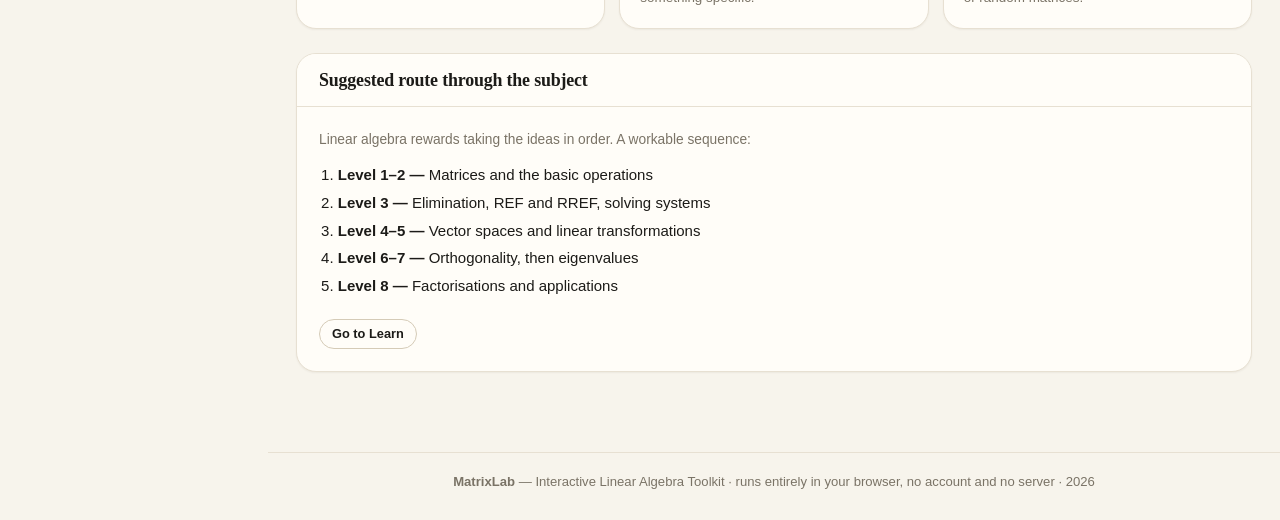
==== commit ac28a83a: "update frontend" ====
--- a/index.html
+++ b/index.html
@@ -9,7 +9,7 @@
       content="MatrixLab is a free, offline-capable linear algebra toolkit: an exact matrix calculator with step-by-step working, visualisations and lessons from basic operations to SVD."
     />
     <meta name="color-scheme" content="light dark" />
-    <meta name="theme-color" content="#4f46e5" />
+    <meta name="theme-color" content="#1f6a4c" />
 
     <link rel="stylesheet" href="css/themes.css" />
     <link rel="stylesheet" href="css/style.css" />
@@ -31,8 +31,8 @@
         <a class="brand" href="#/dashboard">
           <span class="brand__mark" aria-hidden="true">M</span>
           <span>
-            <span class="brand__name">MatrixLab</span><br />
-            <span class="brand__tag">Interactive Linear Algebra Toolkit</span>
+            <span class="brand__name">Matrix<em>Lab</em></span><br />
+            <span class="brand__tag">Linear algebra toolkit</span>
           </span>
         </a>
         <nav class="nav" id="nav" aria-label="Main navigation"></nav>
--- a/css/themes.css
+++ b/css/themes.css
@@ -9,226 +9,234 @@
    ========================================================================== */
 
 :root {
-  /* ---- brand ---- */
-  --brand-50: #eef2ff;
-  --brand-100: #e0e7ff;
-  --brand-200: #c7d2fe;
-  --brand-300: #a5b4fc;
-  --brand-400: #818cf8;
-  --brand-500: #6366f1;
-  --brand-600: #4f46e5;
-  --brand-700: #4338ca;
-  --brand-800: #3730a3;
-
-  --accent-500: #0d9488;
-  --accent-600: #0f766e;
+  /* ---- brand: pine green ---- */
+  --brand-50: #eef6f1;
+  --brand-100: #d9ece1;
+  --brand-200: #b6d8c5;
+  --brand-300: #86bca0;
+  --brand-400: #4f9a78;
+  --brand-500: #2d7d5c;
+  --brand-600: #1f6a4c;
+  --brand-700: #18563d;
+  --brand-800: #124330;
+
+  /* ---- accent: amber ---- */
+  --accent-500: #d97706;
+  --accent-600: #b45309;
+  --accent-50: #fdf3e2;
 
   /**
    * Text drawn on top of a brand-coloured fill. In dark mode --brand-600 becomes
-   * a light indigo, so the text on it has to flip to dark. Keeping that decision
+   * a light mint, so the text on it has to flip to dark. Keeping that decision
    * in one token avoids repeating theme overrides on every button variant.
    */
   --on-brand: #ffffff;
 
   /* ---- semantic colour ---- */
-  --ok-bg: #ecfdf5;
-  --ok-fg: #047857;
-  --ok-border: #a7f3d0;
-  --warn-bg: #fffbeb;
-  --warn-fg: #b45309;
-  --warn-border: #fde68a;
-  --err-bg: #fef2f2;
-  --err-fg: #b91c1c;
-  --err-border: #fecaca;
-  --info-bg: #eff6ff;
-  --info-fg: #1d4ed8;
-  --info-border: #bfdbfe;
-
-  /* ---- surfaces ---- */
-  --bg: #f6f7fb;
-  --bg-elevated: #ffffff;
-  --surface: #ffffff;
-  --surface-2: #f8fafc;
-  --surface-3: #f1f5f9;
-  --sidebar-bg: #ffffff;
-  --topbar-bg: rgba(255, 255, 255, 0.85);
-  --overlay: rgba(15, 23, 42, 0.45);
+  --ok-bg: #ecf7ef;
+  --ok-fg: #166534;
+  --ok-border: #b7dfc2;
+  --warn-bg: #fdf4e3;
+  --warn-fg: #a34a06;
+  --warn-border: #f3d29a;
+  --err-bg: #fcefeb;
+  --err-fg: #b42318;
+  --err-border: #f4c4b8;
+  --info-bg: #eef4fb;
+  --info-fg: #1f4f8a;
+  --info-border: #c3d6ee;
+
+  /* ---- surfaces: warm paper ---- */
+  --bg: #f7f4ec;
+  --bg-elevated: #fffdf8;
+  --surface: #fffdf8;
+  --surface-2: #fbf8f1;
+  --surface-3: #f1ece0;
+  --sidebar-bg: #fbf8f1;
+  --topbar-bg: rgba(247, 244, 236, 0.82);
+  --overlay: rgba(28, 26, 22, 0.45);
 
   /* ---- text ---- */
-  --text: #0f172a;
-  --text-soft: #475569;
-  --text-muted: #64748b;
+  --text: #1c1b18;
+  --text-soft: #514c43;
+  --text-muted: #7a7366;
   --text-inverse: #ffffff;
 
   /* ---- lines ---- */
-  --border: #e2e8f0;
-  --border-strong: #cbd5e1;
-  --grid-line: #e9edf5;
+  --border: #e7e0d2;
+  --border-strong: #d5cbb7;
+  --grid-line: #ece6d9;
 
   /* ---- interaction ---- */
-  --focus-ring: 0 0 0 3px rgba(99, 102, 241, 0.45);
-  --shadow-sm: 0 1px 2px rgba(15, 23, 42, 0.06);
-  --shadow: 0 1px 3px rgba(15, 23, 42, 0.08), 0 6px 16px -6px rgba(15, 23, 42, 0.12);
-  --shadow-lg: 0 12px 32px -8px rgba(15, 23, 42, 0.22);
+  --focus-ring: 0 0 0 3px rgba(45, 125, 92, 0.35);
+  --shadow-sm: 0 1px 2px rgba(60, 48, 28, 0.06);
+  --shadow: 0 1px 3px rgba(60, 48, 28, 0.07), 0 10px 24px -10px rgba(60, 48, 28, 0.16);
+  --shadow-lg: 0 24px 48px -16px rgba(60, 48, 28, 0.25);
 
   /* ---- visualisation (canvas colours read from CSS so themes stay in sync) ---- */
-  --viz-bg: #ffffff;
-  --viz-grid: #e6eaf2;
-  --viz-grid-strong: #cfd6e4;
-  --viz-axis: #94a3b8;
-  --viz-shape: rgba(99, 102, 241, 0.18);
-  --viz-shape-line: #4f46e5;
-  --viz-original: #94a3b8;
-  --viz-v1: #4f46e5;
-  --viz-v2: #0d9488;
-  --viz-eigen1: #db2777;
-  --viz-eigen2: #ea580c;
-  --viz-point: #1e293b;
-
-  /* ---- typography ---- */
-  --font-ui: -apple-system, BlinkMacSystemFont, 'Segoe UI', Roboto, 'Helvetica Neue', Arial, sans-serif;
+  --viz-bg: #fffdf8;
+  --viz-grid: #ece6d9;
+  --viz-grid-strong: #d8cfbd;
+  --viz-axis: #a39b8b;
+  --viz-shape: rgba(45, 125, 92, 0.16);
+  --viz-shape-line: #1f6a4c;
+  --viz-original: #a39b8b;
+  --viz-v1: #1f6a4c;
+  --viz-v2: #d97706;
+  --viz-eigen1: #c0266d;
+  --viz-eigen2: #2f6fbf;
+  --viz-point: #2a2722;
+
+  /* ---- typography ----
+     No web fonts: MatrixLab makes no network requests. The display face is a
+     local old-style serif (Palatino on Windows/macOS, Iowan where present). */
+  --font-ui: 'Segoe UI Variable Text', 'Segoe UI', -apple-system, BlinkMacSystemFont, Inter, Roboto, 'Helvetica Neue', Arial, sans-serif;
+  --font-display: 'Iowan Old Style', 'Palatino Linotype', Palatino, 'Book Antiqua', 'URW Palladio L', Georgia, serif;
   --font-math: 'Cambria Math', Cambria, 'Latin Modern Math', 'Times New Roman', Georgia, serif;
   --font-mono: ui-monospace, SFMono-Regular, 'SF Mono', Menlo, Consolas, 'Liberation Mono', monospace;
 
   /* ---- metrics ---- */
-  --radius-sm: 6px;
-  --radius: 10px;
-  --radius-lg: 16px;
-  --sidebar-w: 264px;
-  --topbar-h: 60px;
+  --radius-sm: 8px;
+  --radius: 12px;
+  --radius-lg: 20px;
+  --radius-pill: 999px;
+  --sidebar-w: 268px;
+  --topbar-h: 64px;
   --space: 16px;
 }
 
 :root[data-theme='dark'] {
-  --brand-50: #1e1b4b;
-  --brand-100: #262262;
-  --brand-200: #312e81;
-  --brand-300: #4338ca;
-  --brand-400: #6366f1;
-  --brand-500: #818cf8;
-  --brand-600: #a5b4fc;
-  --brand-700: #c7d2fe;
-  --brand-800: #e0e7ff;
-
-  --accent-500: #2dd4bf;
-  --accent-600: #5eead4;
-
-  --on-brand: #0b1020;
-
-  --ok-bg: #052e26;
-  --ok-fg: #6ee7b7;
-  --ok-border: #115e52;
-  --warn-bg: #3a2c07;
-  --warn-fg: #fcd34d;
-  --warn-border: #78500a;
-  --err-bg: #3f1212;
-  --err-fg: #fca5a5;
-  --err-border: #7f1d1d;
-  --info-bg: #10233f;
-  --info-fg: #93c5fd;
-  --info-border: #1e40af;
-
-  --bg: #0b1020;
-  --bg-elevated: #121a2e;
-  --surface: #121a2e;
-  --surface-2: #172038;
-  --surface-3: #1e2942;
-  --sidebar-bg: #0e1424;
-  --topbar-bg: rgba(11, 16, 32, 0.85);
-  --overlay: rgba(2, 6, 23, 0.65);
-
-  --text: #e8ecf7;
-  --text-soft: #b6c0d6;
-  --text-muted: #8e9ab5;
-  --text-inverse: #0b1020;
-
-  --border: #253150;
-  --border-strong: #34426a;
-  --grid-line: #1f2a45;
-
-  --focus-ring: 0 0 0 3px rgba(129, 140, 248, 0.5);
+  --brand-50: #13261d;
+  --brand-100: #173024;
+  --brand-200: #1f4433;
+  --brand-300: #2a5f47;
+  --brand-400: #3f8566;
+  --brand-500: #62b08c;
+  --brand-600: #82c9a7;
+  --brand-700: #a8dcc2;
+  --brand-800: #cfeedd;
+
+  --accent-500: #f0a830;
+  --accent-600: #f7c060;
+  --accent-50: #2e2210;
+
+  --on-brand: #0d1a13;
+
+  --ok-bg: #0f2a1a;
+  --ok-fg: #8bd8a6;
+  --ok-border: #1f5233;
+  --warn-bg: #33240c;
+  --warn-fg: #f5c46b;
+  --warn-border: #6b4a12;
+  --err-bg: #361612;
+  --err-fg: #f5a493;
+  --err-border: #73291f;
+  --info-bg: #12223a;
+  --info-fg: #9cc2f0;
+  --info-border: #24497a;
+
+  --bg: #111412;
+  --bg-elevated: #181c19;
+  --surface: #181c19;
+  --surface-2: #1d221f;
+  --surface-3: #252b27;
+  --sidebar-bg: #141815;
+  --topbar-bg: rgba(17, 20, 18, 0.82);
+  --overlay: rgba(0, 0, 0, 0.6);
+
+  --text: #edebe4;
+  --text-soft: #c2c2b8;
+  --text-muted: #8f9389;
+  --text-inverse: #111412;
+
+  --border: #2a302c;
+  --border-strong: #3a423d;
+  --grid-line: #232925;
+
+  --focus-ring: 0 0 0 3px rgba(130, 201, 167, 0.4);
   --shadow-sm: 0 1px 2px rgba(0, 0, 0, 0.4);
-  --shadow: 0 1px 3px rgba(0, 0, 0, 0.5), 0 8px 20px -8px rgba(0, 0, 0, 0.6);
-  --shadow-lg: 0 16px 40px -10px rgba(0, 0, 0, 0.7);
-
-  --viz-bg: #0e1424;
-  --viz-grid: #1e2a45;
-  --viz-grid-strong: #2b3a5e;
-  --viz-axis: #64748b;
-  --viz-shape: rgba(129, 140, 248, 0.22);
-  --viz-shape-line: #a5b4fc;
-  --viz-original: #64748b;
-  --viz-v1: #818cf8;
-  --viz-v2: #2dd4bf;
-  --viz-eigen1: #f472b6;
-  --viz-eigen2: #fb923c;
-  --viz-point: #e2e8f0;
+  --shadow: 0 1px 3px rgba(0, 0, 0, 0.5), 0 10px 24px -10px rgba(0, 0, 0, 0.6);
+  --shadow-lg: 0 24px 48px -16px rgba(0, 0, 0, 0.75);
+
+  --viz-bg: #141815;
+  --viz-grid: #232925;
+  --viz-grid-strong: #333b36;
+  --viz-axis: #6f756d;
+  --viz-shape: rgba(130, 201, 167, 0.2);
+  --viz-shape-line: #82c9a7;
+  --viz-original: #6f756d;
+  --viz-v1: #82c9a7;
+  --viz-v2: #f0a830;
+  --viz-eigen1: #f28bb8;
+  --viz-eigen2: #7fb0ec;
+  --viz-point: #e6e4dc;
 }
 
 @media (prefers-color-scheme: dark) {
   :root:not([data-theme='light']) {
-    --brand-50: #1e1b4b;
-    --brand-100: #262262;
-    --brand-200: #312e81;
-    --brand-300: #4338ca;
-    --brand-400: #6366f1;
-    --brand-500: #818cf8;
-    --brand-600: #a5b4fc;
-    --brand-700: #c7d2fe;
-    --brand-800: #e0e7ff;
-
-    --accent-500: #2dd4bf;
-    --accent-600: #5eead4;
-
-    --on-brand: #0b1020;
-
-    --ok-bg: #052e26;
-    --ok-fg: #6ee7b7;
-    --ok-border: #115e52;
-    --warn-bg: #3a2c07;
-    --warn-fg: #fcd34d;
-    --warn-border: #78500a;
-    --err-bg: #3f1212;
-    --err-fg: #fca5a5;
-    --err-border: #7f1d1d;
-    --info-bg: #10233f;
-    --info-fg: #93c5fd;
-    --info-border: #1e40af;
-
-    --bg: #0b1020;
-    --bg-elevated: #121a2e;
-    --surface: #121a2e;
-    --surface-2: #172038;
-    --surface-3: #1e2942;
-    --sidebar-bg: #0e1424;
-    --topbar-bg: rgba(11, 16, 32, 0.85);
-    --overlay: rgba(2, 6, 23, 0.65);
-
-    --text: #e8ecf7;
-    --text-soft: #b6c0d6;
-    --text-muted: #8e9ab5;
-    --text-inverse: #0b1020;
-
-    --border: #253150;
-    --border-strong: #34426a;
-    --grid-line: #1f2a45;
-
-    --focus-ring: 0 0 0 3px rgba(129, 140, 248, 0.5);
+    --brand-50: #13261d;
+    --brand-100: #173024;
+    --brand-200: #1f4433;
+    --brand-300: #2a5f47;
+    --brand-400: #3f8566;
+    --brand-500: #62b08c;
+    --brand-600: #82c9a7;
+    --brand-700: #a8dcc2;
+    --brand-800: #cfeedd;
+
+    --accent-500: #f0a830;
+    --accent-600: #f7c060;
+    --accent-50: #2e2210;
+
+    --on-brand: #0d1a13;
+
+    --ok-bg: #0f2a1a;
+    --ok-fg: #8bd8a6;
+    --ok-border: #1f5233;
+    --warn-bg: #33240c;
+    --warn-fg: #f5c46b;
+    --warn-border: #6b4a12;
+    --err-bg: #361612;
+    --err-fg: #f5a493;
+    --err-border: #73291f;
+    --info-bg: #12223a;
+    --info-fg: #9cc2f0;
+    --info-border: #24497a;
+
+    --bg: #111412;
+    --bg-elevated: #181c19;
+    --surface: #181c19;
+    --surface-2: #1d221f;
+    --surface-3: #252b27;
+    --sidebar-bg: #141815;
+    --topbar-bg: rgba(17, 20, 18, 0.82);
+    --overlay: rgba(0, 0, 0, 0.6);
+
+    --text: #edebe4;
+    --text-soft: #c2c2b8;
+    --text-muted: #8f9389;
+    --text-inverse: #111412;
+
+    --border: #2a302c;
+    --border-strong: #3a423d;
+    --grid-line: #232925;
+
+    --focus-ring: 0 0 0 3px rgba(130, 201, 167, 0.4);
     --shadow-sm: 0 1px 2px rgba(0, 0, 0, 0.4);
-    --shadow: 0 1px 3px rgba(0, 0, 0, 0.5), 0 8px 20px -8px rgba(0, 0, 0, 0.6);
-    --shadow-lg: 0 16px 40px -10px rgba(0, 0, 0, 0.7);
-
-    --viz-bg: #0e1424;
-    --viz-grid: #1e2a45;
-    --viz-grid-strong: #2b3a5e;
-    --viz-axis: #64748b;
-    --viz-shape: rgba(129, 140, 248, 0.22);
-    --viz-shape-line: #a5b4fc;
-    --viz-original: #64748b;
-    --viz-v1: #818cf8;
-    --viz-v2: #2dd4bf;
-    --viz-eigen1: #f472b6;
-    --viz-eigen2: #fb923c;
-    --viz-point: #e2e8f0;
+    --shadow: 0 1px 3px rgba(0, 0, 0, 0.5), 0 10px 24px -10px rgba(0, 0, 0, 0.6);
+    --shadow-lg: 0 24px 48px -16px rgba(0, 0, 0, 0.75);
+
+    --viz-bg: #141815;
+    --viz-grid: #232925;
+    --viz-grid-strong: #333b36;
+    --viz-axis: #6f756d;
+    --viz-shape: rgba(130, 201, 167, 0.2);
+    --viz-shape-line: #82c9a7;
+    --viz-original: #6f756d;
+    --viz-v1: #82c9a7;
+    --viz-v2: #f0a830;
+    --viz-eigen1: #f28bb8;
+    --viz-eigen2: #7fb0ec;
+    --viz-point: #e6e4dc;
   }
 }
--- a/css/style.css
+++ b/css/style.css
@@ -20,6 +20,12 @@
   font-size: 15px;
   line-height: 1.6;
   -webkit-font-smoothing: antialiased;
+  text-rendering: optimizeLegibility;
+}
+
+::selection {
+  background: var(--brand-200);
+  color: var(--text);
 }
 
 h1, h2, h3, h4 {
@@ -29,8 +35,17 @@
   letter-spacing: -0.01em;
 }
 
-h1 { font-size: 1.7rem; }
-h2 { font-size: 1.25rem; }
+/* Page and section headings use the editorial serif; small headings stay in
+   the UI face, where a serif at 15px reads as fussy rather than elegant. */
+h1, h2 {
+  font-family: var(--font-display);
+  font-weight: 700;
+  letter-spacing: -0.02em;
+  line-height: 1.12;
+}
+
+h1 { font-size: 2.35rem; }
+h2 { font-size: 1.4rem; }
 h3 { font-size: 1.02rem; }
 h4 { font-size: 0.92rem; }
 
@@ -41,7 +56,11 @@
   color: var(--brand-600);
   text-decoration: none;
 }
-a:hover { text-decoration: underline; }
+a:hover {
+  text-decoration: underline;
+  text-decoration-thickness: 1px;
+  text-underline-offset: 3px;
+}
 
 ul, ol { margin: 0 0 0.85em; padding-left: 1.25em; }
 li { margin-bottom: 0.25em; }
@@ -111,7 +130,7 @@
   z-index: 100;
   padding: 10px 16px;
   background: var(--brand-600);
-  color: #fff;
+  color: var(--on-brand);
   border-radius: var(--radius);
   transition: top 0.15s ease;
 }
@@ -150,7 +169,9 @@
   display: flex;
   align-items: center;
   gap: 10px;
-  padding: 16px 18px;
+  padding: 0 20px;
+  min-height: var(--topbar-h);
+  flex: 0 0 auto;
   border-bottom: 1px solid var(--border);
   text-decoration: none;
   color: inherit;
@@ -165,25 +186,32 @@
   width: 38px;
   height: 38px;
   flex: 0 0 38px;
-  border-radius: 10px;
-  background: linear-gradient(135deg, var(--brand-600), var(--accent-500));
-  color: #fff;
+  border-radius: 11px;
+  background: var(--brand-600);
+  color: var(--on-brand);
   display: grid;
   place-items: center;
-  font-family: var(--font-math);
-  font-size: 20px;
+  font-family: var(--font-display);
+  font-size: 21px;
   font-weight: 700;
-  box-shadow: var(--shadow-sm);
+  box-shadow: inset 0 -2px 0 rgba(0, 0, 0, 0.14), var(--shadow-sm);
 }
 
 .brand__name {
+  font-family: var(--font-display);
   font-weight: 700;
-  font-size: 1.05rem;
+  font-size: 1.25rem;
   letter-spacing: -0.02em;
   line-height: 1.1;
 }
 
+.brand__name em {
+  font-style: normal;
+  color: var(--brand-600);
+}
+
 .brand__tag {
+  white-space: nowrap;
   font-size: 0.7rem;
   color: var(--text-muted);
   letter-spacing: 0.02em;
@@ -195,25 +223,26 @@
 }
 
 .nav__group-label {
-  padding: 14px 10px 6px;
+  padding: 18px 12px 6px;
   font-size: 0.68rem;
   font-weight: 700;
-  letter-spacing: 0.09em;
+  letter-spacing: 0.14em;
   text-transform: uppercase;
-  color: var(--text-muted);
+  color: var(--accent-600);
 }
 
 .nav__link {
   display: flex;
   align-items: center;
   gap: 10px;
-  padding: 8px 10px;
-  border-radius: 8px;
+  padding: 8px 12px;
+  border-radius: var(--radius-pill);
   color: var(--text-soft);
   font-size: 0.9rem;
   font-weight: 500;
   text-decoration: none;
   border: 1px solid transparent;
+  transition: background 0.12s ease, color 0.12s ease;
 }
 
 .nav__link:hover {
@@ -223,10 +252,11 @@
 }
 
 .nav__link[aria-current='page'] {
-  background: var(--brand-50);
-  color: var(--brand-700);
-  border-color: var(--brand-200);
+  background: var(--brand-600);
+  color: var(--on-brand);
+  border-color: var(--brand-600);
   font-weight: 620;
+  box-shadow: var(--shadow-sm);
 }
 
 .nav__icon {
@@ -254,15 +284,17 @@
   display: flex;
   align-items: center;
   gap: 12px;
-  padding: 0 20px;
+  padding: 0 28px;
   background: var(--topbar-bg);
-  backdrop-filter: blur(10px);
+  -webkit-backdrop-filter: saturate(1.4) blur(12px);
+  backdrop-filter: saturate(1.4) blur(12px);
   border-bottom: 1px solid var(--border);
 }
 
 .topbar__title {
-  font-weight: 650;
-  font-size: 0.98rem;
+  font-weight: 600;
+  font-size: 0.95rem;
+  color: var(--text-soft);
   white-space: nowrap;
   overflow: hidden;
   text-overflow: ellipsis;
@@ -279,7 +311,7 @@
 .menu-toggle { display: none; }
 
 .view {
-  padding: 24px 20px 64px;
+  padding: 40px 28px 80px;
   width: 100%;
   max-width: 1180px;
   margin: 0 auto;
@@ -287,7 +319,7 @@
 }
 
 .view__head {
-  margin-bottom: 20px;
+  margin-bottom: 28px;
 }
 
 .view__head h1 {
@@ -299,7 +331,9 @@
 
 .view__lead {
   color: var(--text-soft);
-  max-width: 74ch;
+  font-size: 1.08rem;
+  line-height: 1.65;
+  max-width: 68ch;
   margin-bottom: 0;
 }
 
--- a/css/components.css
+++ b/css/components.css
@@ -19,30 +19,36 @@
   display: flex;
   align-items: center;
   gap: 10px;
-  padding: 14px 18px;
+  padding: 16px 22px;
   border-bottom: 1px solid var(--border);
-  background: var(--surface-2);
+  background: var(--surface);
   flex-wrap: wrap;
 }
 
 .card__head h2,
 .card__head h3 {
   margin: 0;
-  font-size: 0.98rem;
+  font-family: var(--font-display);
+  font-size: 1.12rem;
+  font-weight: 700;
+  letter-spacing: -0.01em;
 }
 
 .card__head .row { margin-left: auto; }
 
-.card__body { padding: 18px; }
+.card__body { padding: 22px; }
 .card__body--tight { padding: 12px; }
 
 .card__foot {
-  padding: 12px 18px;
+  padding: 12px 22px;
   border-top: 1px solid var(--border);
   background: var(--surface-2);
 }
 
-.card--accent { border-color: var(--brand-200); }
+.card--accent {
+  border-color: var(--brand-200);
+  background: linear-gradient(180deg, var(--brand-50), var(--surface) 70%);
+}
 .card--flat { box-shadow: none; }
 
 .section-title {
@@ -51,10 +57,10 @@
   gap: 8px;
   font-size: 0.72rem;
   font-weight: 700;
-  letter-spacing: 0.09em;
+  letter-spacing: 0.14em;
   text-transform: uppercase;
-  color: var(--text-muted);
-  margin-bottom: 10px;
+  color: var(--accent-600);
+  margin-bottom: 14px;
 }
 
 /* --------------------------------------------------------------------------
@@ -66,21 +72,21 @@
   align-items: center;
   justify-content: center;
   gap: 7px;
-  padding: 8px 14px;
-  min-height: 38px;
+  padding: 8px 18px;
+  min-height: 40px;
   font: inherit;
   font-size: 0.88rem;
-  font-weight: 560;
+  font-weight: 600;
   color: var(--text);
   background: var(--surface);
   border: 1px solid var(--border-strong);
-  border-radius: var(--radius);
+  border-radius: var(--radius-pill);
   cursor: pointer;
   white-space: nowrap;
-  transition: background 0.12s ease, border-color 0.12s ease, color 0.12s ease;
-}
-
-.btn:hover { background: var(--surface-3); }
+  transition: background 0.12s ease, border-color 0.12s ease, color 0.12s ease, box-shadow 0.12s ease;
+}
+
+.btn:hover { background: var(--surface-3); border-color: var(--text-muted); }
 .btn:active { transform: translateY(1px); }
 
 .btn:disabled,
@@ -94,8 +100,15 @@
   background: var(--brand-600);
   border-color: var(--brand-600);
   color: var(--on-brand);
+  box-shadow: inset 0 -2px 0 rgba(0, 0, 0, 0.12), 0 6px 16px -8px var(--brand-600);
 }
 .btn--primary:hover { background: var(--brand-700); border-color: var(--brand-700); }
+
+.btn--lg {
+  padding: 12px 28px;
+  min-height: 52px;
+  font-size: 1.02rem;
+}
 
 .btn--ghost {
   background: transparent;
@@ -105,10 +118,9 @@
 .btn--ghost:hover { background: var(--surface-3); color: var(--text); }
 
 .btn--sm {
-  padding: 4px 10px;
+  padding: 4px 12px;
   min-height: 30px;
   font-size: 0.8rem;
-  border-radius: 8px;
 }
 
 .btn--icon {
@@ -123,7 +135,7 @@
 .btn-group {
   display: inline-flex;
   border: 1px solid var(--border-strong);
-  border-radius: var(--radius);
+  border-radius: var(--radius-pill);
   overflow: hidden;
   background: var(--surface);
 }
@@ -153,8 +165,8 @@
 .theme-btn {
   display: inline-grid;
   place-items: center;
-  width: 34px;
-  height: 34px;
+  width: 38px;
+  height: 38px;
   padding: 0;
   border: 1px solid var(--border-strong);
   border-radius: 999px;
@@ -932,7 +944,7 @@
   display: flex;
   flex-direction: column;
   gap: 6px;
-  padding: 16px;
+  padding: 20px;
   border: 1px solid var(--border);
   border-radius: var(--radius-lg);
   background: var(--surface);
@@ -945,14 +957,21 @@
 .tile:hover {
   text-decoration: none;
   border-color: var(--brand-300);
-  transform: translateY(-2px);
+  transform: translateY(-3px);
   box-shadow: var(--shadow);
 }
 
+.tile:hover .tile__icon {
+  background: var(--brand-600);
+  border-color: var(--brand-600);
+  color: var(--on-brand);
+}
+
 .tile__icon {
-  width: 36px;
-  height: 36px;
-  border-radius: 9px;
+  width: 40px;
+  height: 40px;
+  margin-bottom: 6px;
+  border-radius: 12px;
   display: grid;
   place-items: center;
   background: var(--brand-50);
@@ -961,10 +980,11 @@
   font-size: 1.05rem;
   font-weight: 700;
   border: 1px solid var(--brand-200);
-}
-
-.tile__title { font-weight: 650; font-size: 0.95rem; }
-.tile__desc { font-size: 0.82rem; color: var(--text-muted); }
+  transition: background 0.12s ease, color 0.12s ease;
+}
+
+.tile__title { font-family: var(--font-display); font-weight: 700; font-size: 1.1rem; letter-spacing: -0.01em; }
+.tile__desc { font-size: 0.84rem; color: var(--text-muted); line-height: 1.5; }
 
 .example-card {
   display: flex;
@@ -1056,7 +1076,7 @@
   font-size: 0.85rem;
 }
 
-.level__title { font-weight: 650; font-size: 0.96rem; }
+.level__title { font-family: var(--font-display); font-weight: 700; font-size: 1.08rem; }
 .level__sub { font-size: 0.78rem; color: var(--text-muted); }
 
 .topic-list { list-style: none; margin: 0; padding: 8px; display: grid; gap: 4px; }
@@ -1174,3 +1194,142 @@
 .pill-list { display: flex; flex-wrap: wrap; gap: 6px; }
 
 .vector-list { display: flex; gap: 14px; flex-wrap: wrap; align-items: flex-start; }
+
+/* --------------------------------------------------------------------------
+   Dashboard hero
+   Editorial headline on the left, a "worked result" preview card on the right.
+   -------------------------------------------------------------------------- */
+
+.hero {
+  display: grid;
+  grid-template-columns: minmax(0, 1.15fr) minmax(0, 1fr);
+  gap: 56px;
+  align-items: center;
+  padding: 24px 0 40px;
+}
+
+.hero__eyebrow {
+  font-size: 0.76rem;
+  font-weight: 700;
+  letter-spacing: 0.16em;
+  text-transform: uppercase;
+  color: var(--accent-600);
+  margin-bottom: 18px;
+}
+
+.hero__title {
+  font-size: clamp(2.5rem, 5.2vw, 4.1rem);
+  line-height: 1.04;
+  letter-spacing: -0.03em;
+  margin-bottom: 24px;
+}
+
+.hero__title em {
+  display: block;
+  font-style: italic;
+  color: var(--brand-600);
+}
+
+.hero__lead {
+  font-size: 1.15rem;
+  line-height: 1.65;
+  color: var(--text-soft);
+  max-width: 34em;
+  margin-bottom: 30px;
+}
+
+.hero__lead strong { color: var(--text); }
+
+.hero__actions { gap: 14px; margin-bottom: 26px; }
+
+.hero__points {
+  list-style: none;
+  padding: 0;
+  margin: 0;
+  display: flex;
+  flex-wrap: wrap;
+  gap: 8px 24px;
+  font-size: 0.92rem;
+  color: var(--text-soft);
+}
+
+.hero__points li { margin: 0; }
+.hero__points li::before { content: '\2713'; color: var(--brand-500); font-weight: 700; margin-right: 8px; }
+.hero__points strong { color: var(--text); }
+
+/* Preview: a front card over two tilted "pages" behind it. */
+.hero__preview {
+  position: relative;
+  padding: 18px 0 18px 48px;
+}
+
+.hero__preview::before,
+.hero__preview::after {
+  content: '';
+  position: absolute;
+  inset: 34px 30px 34px 0;
+  border-radius: var(--radius-lg);
+  border: 1px solid var(--border);
+  background: var(--surface-2);
+  transform: rotate(-6deg);
+}
+
+.hero__preview::after {
+  inset: 26px 18px 26px 22px;
+  background: var(--surface);
+  transform: rotate(-3deg);
+}
+
+.hero-card {
+  position: relative;
+  z-index: 1;
+  display: flex;
+  flex-direction: column;
+  gap: 18px;
+  padding: 24px;
+  border: 1px solid var(--border);
+  border-radius: 24px;
+  background: var(--surface);
+  box-shadow: var(--shadow-lg);
+}
+
+.hero-card__top { display: flex; align-items: center; justify-content: space-between; gap: 10px; }
+
+.hero-card__pill {
+  display: inline-flex;
+  align-items: center;
+  padding: 5px 13px;
+  border-radius: var(--radius-pill);
+  background: var(--brand-600);
+  color: var(--on-brand);
+  font-size: 0.82rem;
+  font-weight: 700;
+}
+
+.hero-card__matrix { display: flex; justify-content: center; padding: 10px 0; }
+.hero-card__matrix .matrix__cell { font-size: 1.2rem; min-width: 2.6em; }
+
+.hero-card__lines { display: grid; gap: 10px; }
+.hero-card__lines span { display: block; height: 10px; border-radius: 99px; background: var(--surface-3); }
+.hero-card__lines span:last-child { width: 62%; }
+
+.hero-card__why {
+  padding: 12px 16px;
+  border-radius: var(--radius);
+  background: var(--accent-50);
+  color: var(--accent-600);
+  font-size: 0.9rem;
+  font-style: italic;
+}
+
+@media (max-width: 1100px) {
+  .hero { grid-template-columns: minmax(0, 1fr); gap: 36px; }
+  .hero__preview { max-width: 460px; }
+}
+
+@media (max-width: 640px) {
+  .hero { padding-top: 4px; }
+  .hero__lead { font-size: 1.02rem; }
+  .hero__actions .btn { flex: 1 1 auto; }
+  .hero__preview { padding-left: 20px; }
+}
--- a/css/responsive.css
+++ b/css/responsive.css
@@ -31,13 +31,13 @@
   .grid-2,
   .grid-3 { grid-template-columns: minmax(0, 1fr); }
 
-  .view { padding: 18px 14px 56px; }
+  .view { padding: 24px 16px 56px; }
 }
 
 @media (max-width: 640px) {
   body { font-size: 14.5px; }
 
-  h1 { font-size: 1.4rem; }
+  h1 { font-size: 1.85rem; }
 
   .topbar { padding: 0 12px; gap: 8px; }
   .topbar__title { font-size: 0.9rem; }
